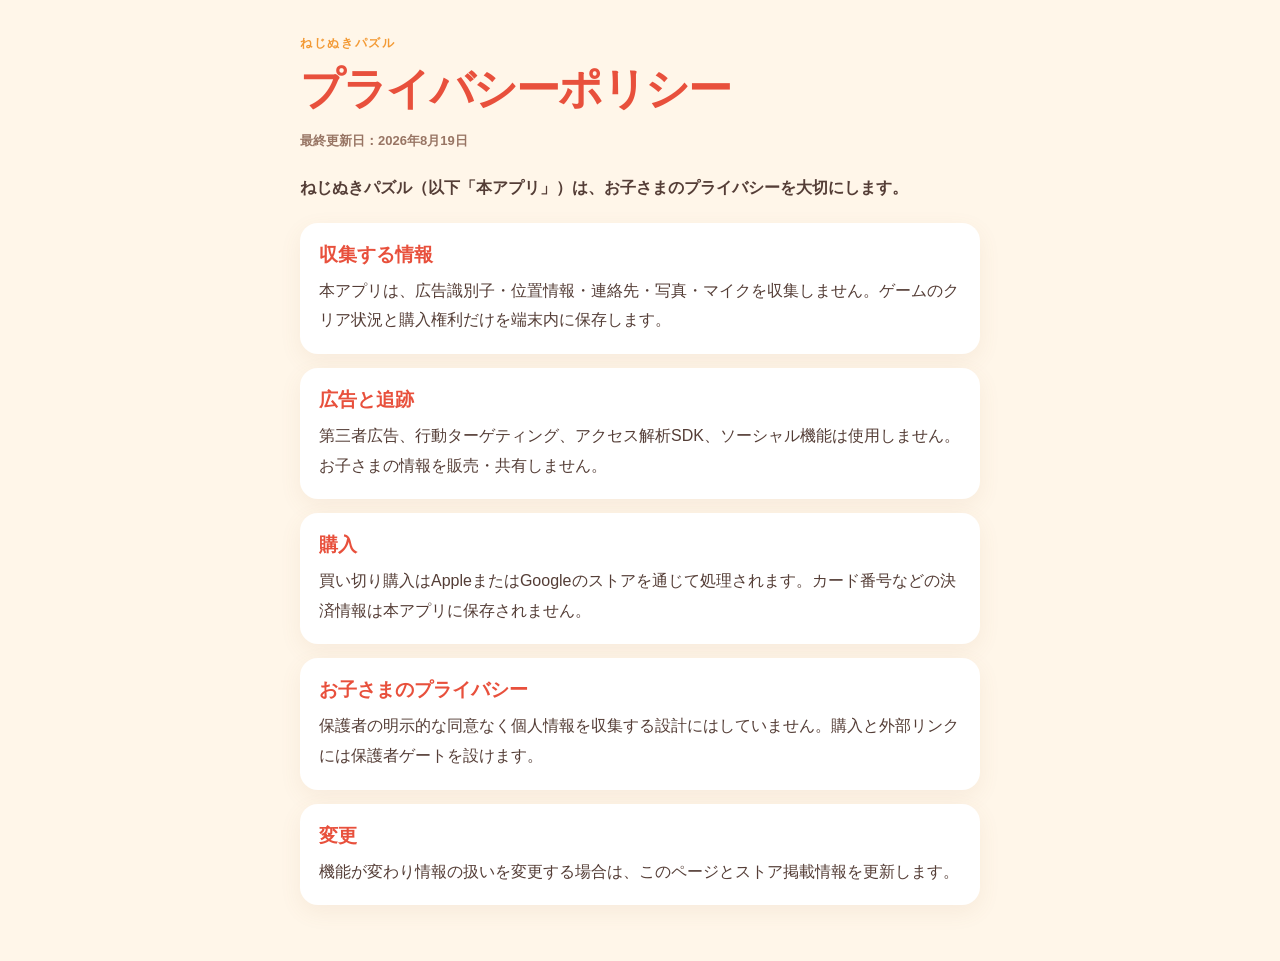
==== privacy.html @ c67b6644 "Add public privacy policy and terms" ====
<!doctype html>
<html lang="ja">
  <head>
    <meta charset="utf-8">
    <meta name="viewport" content="width=device-width, initial-scale=1">
    <title>プライバシーポリシー | ねじぬきパズル</title>
    <link rel="stylesheet" href="./style.css">
  </head>
  <body>
    <main>
      <p class="eyebrow"><a href="./index.html">ねじぬきパズル</a></p>
      <h1>プライバシーポリシー</h1>
      <p class="updated">最終更新日：2026年8月19日</p>
      <p class="lead">ねじぬきパズル（以下「本アプリ」）は、お子さまのプライバシーを大切にします。</p>
      <section><h2>収集する情報</h2><p>本アプリは、広告識別子・位置情報・連絡先・写真・マイクを収集しません。ゲームのクリア状況と購入権利だけを端末内に保存します。</p></section>
      <section><h2>広告と追跡</h2><p>第三者広告、行動ターゲティング、アクセス解析SDK、ソーシャル機能は使用しません。お子さまの情報を販売・共有しません。</p></section>
      <section><h2>購入</h2><p>買い切り購入はAppleまたはGoogleのストアを通じて処理されます。カード番号などの決済情報は本アプリに保存されません。</p></section>
      <section><h2>お子さまのプライバシー</h2><p>保護者の明示的な同意なく個人情報を収集する設計にはしていません。購入と外部リンクには保護者ゲートを設けます。</p></section>
      <section><h2>変更</h2><p>機能が変わり情報の扱いを変更する場合は、このページとストア掲載情報を更新します。</p></section>
    </main>
  </body>
</html>
---- style.css ----
:root { color: #543d36; background: #fff6e9; font-family: -apple-system, BlinkMacSystemFont, "Hiragino Sans", "Noto Sans JP", sans-serif; }
* { box-sizing: border-box; }
body { margin: 0; padding: 32px 18px 56px; }
main { max-width: 680px; margin: 0 auto; }
h1 { color: #e8503c; font-size: clamp(30px, 7vw, 44px); letter-spacing: -.04em; margin: 6px 0 10px; }
h2 { color: #e8503c; font-size: 19px; margin: 0 0 8px; }
p { font-size: 16px; line-height: 1.85; margin: 0; }
.eyebrow { color: #f39a35; font-size: 12px; font-weight: 800; letter-spacing: .14em; }.eyebrow a { color: inherit; text-decoration: none; }
.lead { font-weight: 700; margin: 20px 0; }.updated { color: #987564; font-size: 13px; font-weight: 700; }
section { background: #fff; border-radius: 18px; box-shadow: 0 7px 22px #9b684d15; margin-top: 14px; padding: 19px; }
nav { display: grid; gap: 12px; margin-top: 28px; } nav a { background: #fff; border-radius: 18px; color: #68483e; font-size: 17px; font-weight: 800; padding: 20px; text-decoration: none; box-shadow: 0 7px 22px #9b684d15; } nav span { color: #e8503c; float: right; font-size: 25px; line-height: 18px; }
nav + .updated { margin-top: 28px; }
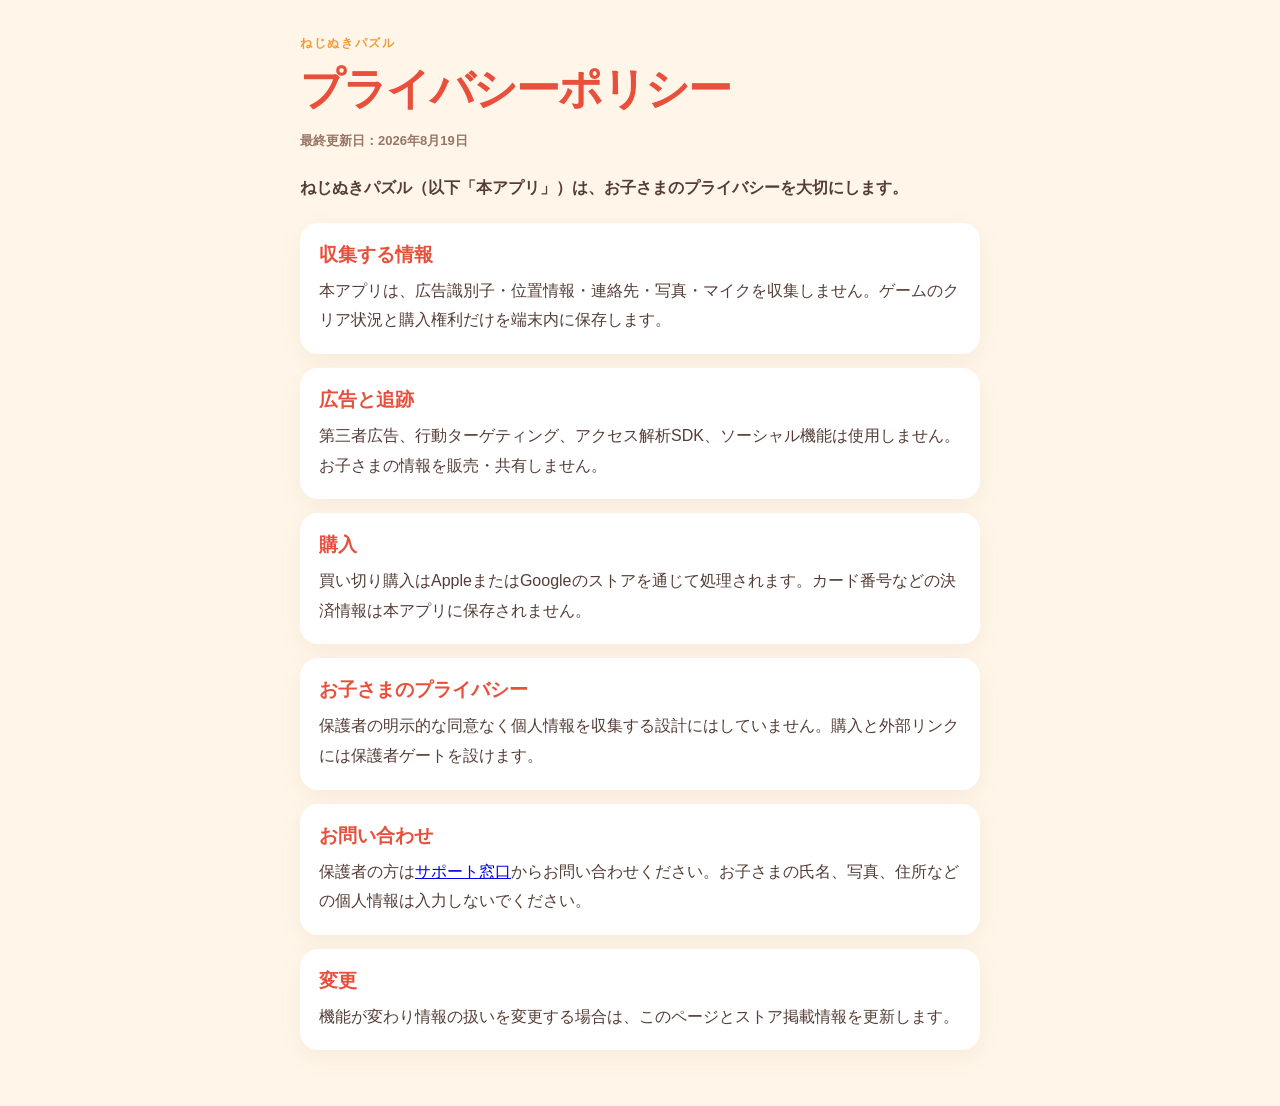
==== commit 0af4f71b: "Add parent support contact" ====
--- a/privacy.html
+++ b/privacy.html
@@ -16,6 +16,7 @@
       <section><h2>広告と追跡</h2><p>第三者広告、行動ターゲティング、アクセス解析SDK、ソーシャル機能は使用しません。お子さまの情報を販売・共有しません。</p></section>
       <section><h2>購入</h2><p>買い切り購入はAppleまたはGoogleのストアを通じて処理されます。カード番号などの決済情報は本アプリに保存されません。</p></section>
       <section><h2>お子さまのプライバシー</h2><p>保護者の明示的な同意なく個人情報を収集する設計にはしていません。購入と外部リンクには保護者ゲートを設けます。</p></section>
+      <section><h2>お問い合わせ</h2><p>保護者の方は<a href="https://github.com/amino1226/neji-nuki-support/issues/new">サポート窓口</a>からお問い合わせください。お子さまの氏名、写真、住所などの個人情報は入力しないでください。</p></section>
       <section><h2>変更</h2><p>機能が変わり情報の扱いを変更する場合は、このページとストア掲載情報を更新します。</p></section>
     </main>
   </body>
